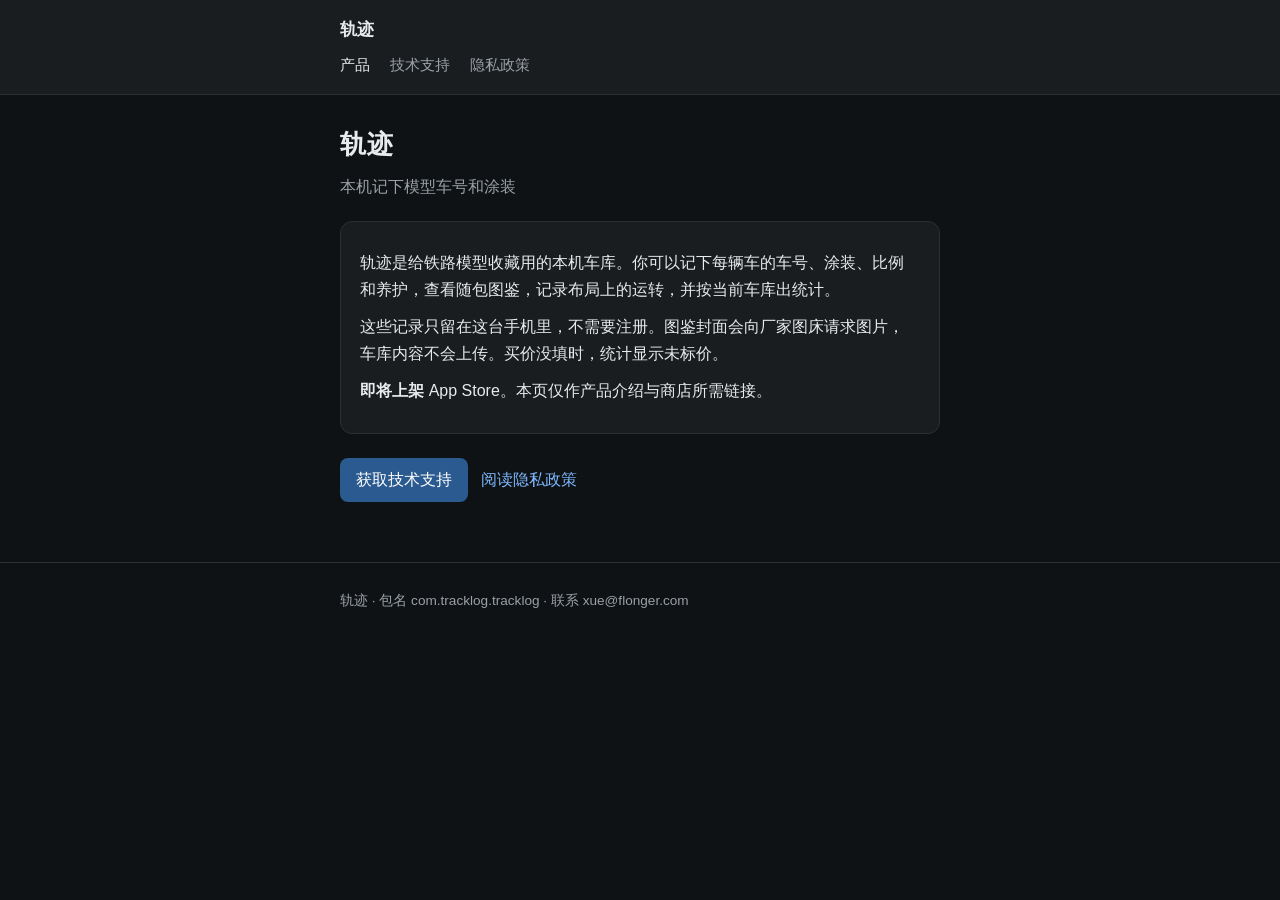
==== index.html @ 8ed88104 "Initial site: privacy, support, and marketing pages for 轨迹 Static GitHub Pages for App Store listing" ====
<!DOCTYPE html>
<html lang="zh-Hans">
<head>
  <meta charset="utf-8">
  <meta name="viewport" content="width=device-width, initial-scale=1">
  <title>轨迹 — 本机铁路模型车库</title>
  <meta name="description" content="本机记下模型车号和涂装。轨迹是给铁路模型收藏用的本机车库。">
  <link rel="stylesheet" href="styles.css">
</head>
<body>
  <header>
    <div class="inner">
      <a class="brand" href="./">轨迹</a>
      <nav>
        <a href="./" aria-current="page">产品</a>
        <a href="support/">技术支持</a>
        <a href="privacy/">隐私政策</a>
      </nav>
    </div>
  </header>
  <main>
    <h1>轨迹</h1>
    <p class="lead">本机记下模型车号和涂装</p>
    <div class="card">
      <p>轨迹是给铁路模型收藏用的本机车库。你可以记下每辆车的车号、涂装、比例和养护，查看随包图鉴，记录布局上的运转，并按当前车库出统计。</p>
      <p>这些记录只留在这台手机里，不需要注册。图鉴封面会向厂家图床请求图片，车库内容不会上传。买价没填时，统计显示未标价。</p>
      <p><strong>即将上架</strong> App Store。本页仅作产品介绍与商店所需链接。</p>
    </div>
    <p>
      <a class="cta" href="support/">获取技术支持</a>
      &nbsp;
      <a href="privacy/">阅读隐私政策</a>
    </p>
  </main>
  <footer>
    <div class="inner">
      <p>轨迹 · 包名 com.tracklog.tracklog · 联系 <a href="mailto:xue@flonger.com">xue@flonger.com</a></p>
    </div>
  </footer>
</body>
</html>
---- styles.css ----
:root {
  --bg: #0f1214;
  --surface: #1a1d20;
  --text: #e8eaed;
  --muted: #9aa0a6;
  --accent: #7eb8ff;
  --border: #2a2f34;
  --max: 40rem;
}
* { box-sizing: border-box; }
html { color-scheme: dark; }
body {
  margin: 0;
  font-family: -apple-system, BlinkMacSystemFont, "Segoe UI", "PingFang SC", "Hiragino Sans GB", "Microsoft YaHei", sans-serif;
  background: var(--bg);
  color: var(--text);
  line-height: 1.65;
  font-size: 16px;
}
a { color: var(--accent); text-decoration: none; }
a:hover { text-decoration: underline; }
header {
  border-bottom: 1px solid var(--border);
  background: var(--surface);
}
header .inner, main, footer .inner {
  max-width: var(--max);
  margin: 0 auto;
  padding: 1rem 1.25rem;
}
header .brand {
  font-weight: 600;
  color: var(--text);
  font-size: 1.05rem;
}
nav {
  display: flex;
  flex-wrap: wrap;
  gap: 0.75rem 1.25rem;
  margin-top: 0.6rem;
  font-size: 0.92rem;
}
nav a { color: var(--muted); }
nav a[aria-current="page"] { color: var(--text); font-weight: 500; }
main { padding-top: 1.75rem; padding-bottom: 3rem; }
h1 {
  font-size: 1.65rem;
  margin: 0 0 0.5rem;
  letter-spacing: 0.02em;
}
h2 {
  font-size: 1.15rem;
  margin: 1.75rem 0 0.6rem;
  padding-top: 0.25rem;
}
.lead { color: var(--muted); margin: 0 0 1.25rem; }
.meta {
  color: var(--muted);
  font-size: 0.9rem;
  margin: 0 0 1.5rem;
  padding: 0.85rem 1rem;
  background: var(--surface);
  border: 1px solid var(--border);
  border-radius: 10px;
}
.meta div { margin: 0.15rem 0; }
p { margin: 0.7rem 0; }
ul { padding-left: 1.25rem; margin: 0.6rem 0; }
li { margin: 0.35rem 0; }
.card {
  background: var(--surface);
  border: 1px solid var(--border);
  border-radius: 12px;
  padding: 1.1rem 1.2rem;
  margin: 1rem 0;
}
.cta {
  display: inline-block;
  margin-top: 0.5rem;
  padding: 0.55rem 1rem;
  background: #2a5a8f;
  color: #fff !important;
  border-radius: 8px;
  text-decoration: none !important;
  font-weight: 500;
}
.cta:hover { background: #346aa8; }
footer {
  border-top: 1px solid var(--border);
  color: var(--muted);
  font-size: 0.85rem;
}
footer a { color: var(--muted); }
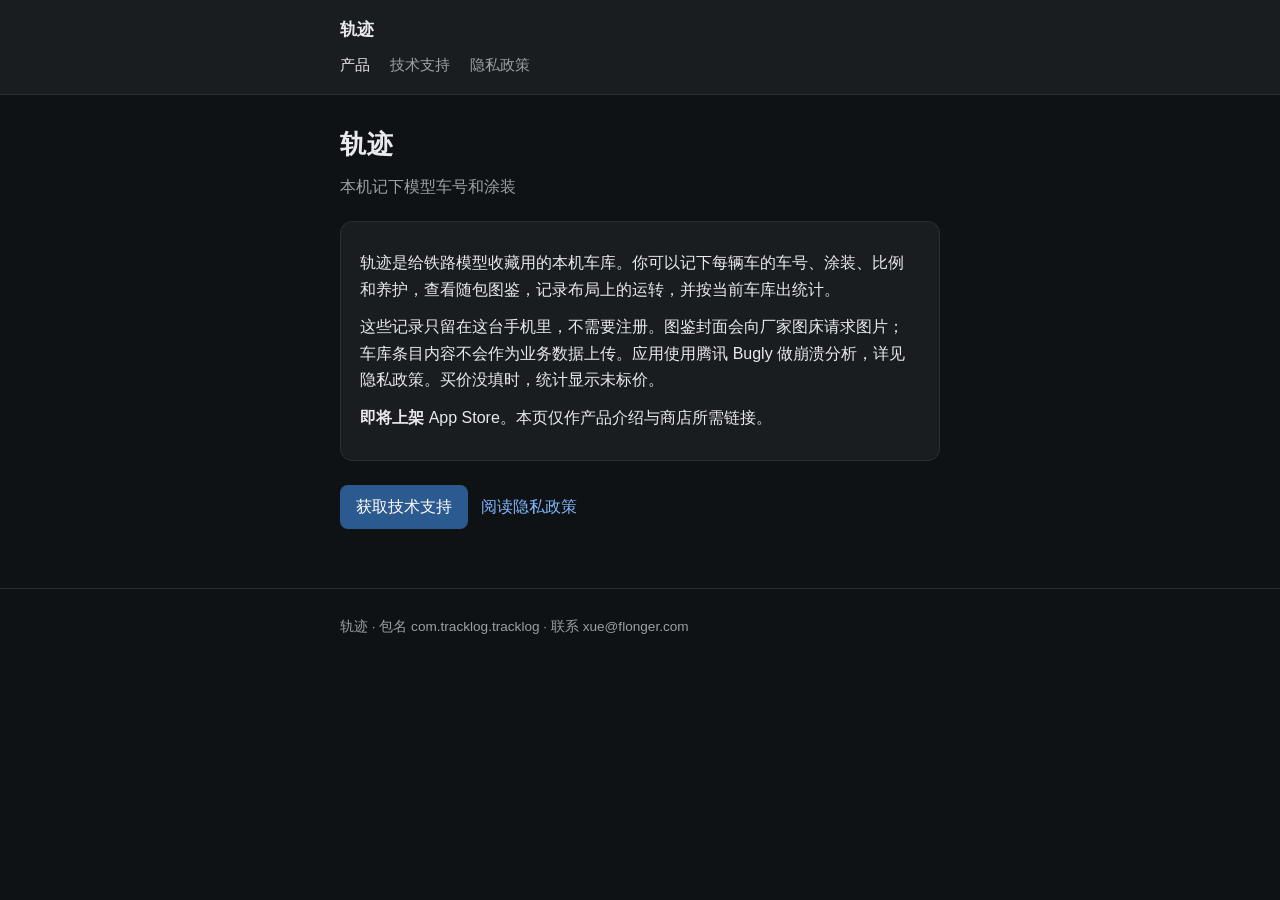
==== commit 915619a1: "docs(privacy): rewrite for Bugly and version 1.0.0 State Tencent Bugly crash SDK data practices expl" ====
--- a/index.html
+++ b/index.html
@@ -23,7 +23,7 @@
     <p class="lead">本机记下模型车号和涂装</p>
     <div class="card">
       <p>轨迹是给铁路模型收藏用的本机车库。你可以记下每辆车的车号、涂装、比例和养护，查看随包图鉴，记录布局上的运转，并按当前车库出统计。</p>
-      <p>这些记录只留在这台手机里，不需要注册。图鉴封面会向厂家图床请求图片，车库内容不会上传。买价没填时，统计显示未标价。</p>
+      <p>这些记录只留在这台手机里，不需要注册。图鉴封面会向厂家图床请求图片；车库条目内容不会作为业务数据上传。应用使用腾讯 Bugly 做崩溃分析，详见隐私政策。买价没填时，统计显示未标价。</p>
       <p><strong>即将上架</strong> App Store。本页仅作产品介绍与商店所需链接。</p>
     </div>
     <p>
--- a/styles.css
+++ b/styles.css
@@ -91,3 +91,36 @@
   font-size: 0.85rem;
 }
 footer a { color: var(--muted); }
+
+table {
+  width: 100%;
+  border-collapse: collapse;
+  margin: 0.75rem 0 1rem;
+  font-size: 0.92rem;
+  background: var(--surface);
+  border: 1px solid var(--border);
+  border-radius: 10px;
+  overflow: hidden;
+}
+th, td {
+  text-align: left;
+  vertical-align: top;
+  padding: 0.65rem 0.85rem;
+  border-bottom: 1px solid var(--border);
+}
+th {
+  width: 7.5rem;
+  color: var(--muted);
+  font-weight: 500;
+  background: rgba(0,0,0,0.18);
+}
+tr:last-child th, tr:last-child td { border-bottom: none; }
+code {
+  font-family: ui-monospace, SFMono-Regular, Menlo, Monaco, Consolas, monospace;
+  font-size: 0.88em;
+  background: rgba(255,255,255,0.06);
+  padding: 0.1em 0.35em;
+  border-radius: 4px;
+}
+ol { padding-left: 1.25rem; margin: 0.6rem 0; }
+ol li { margin: 0.45rem 0; }
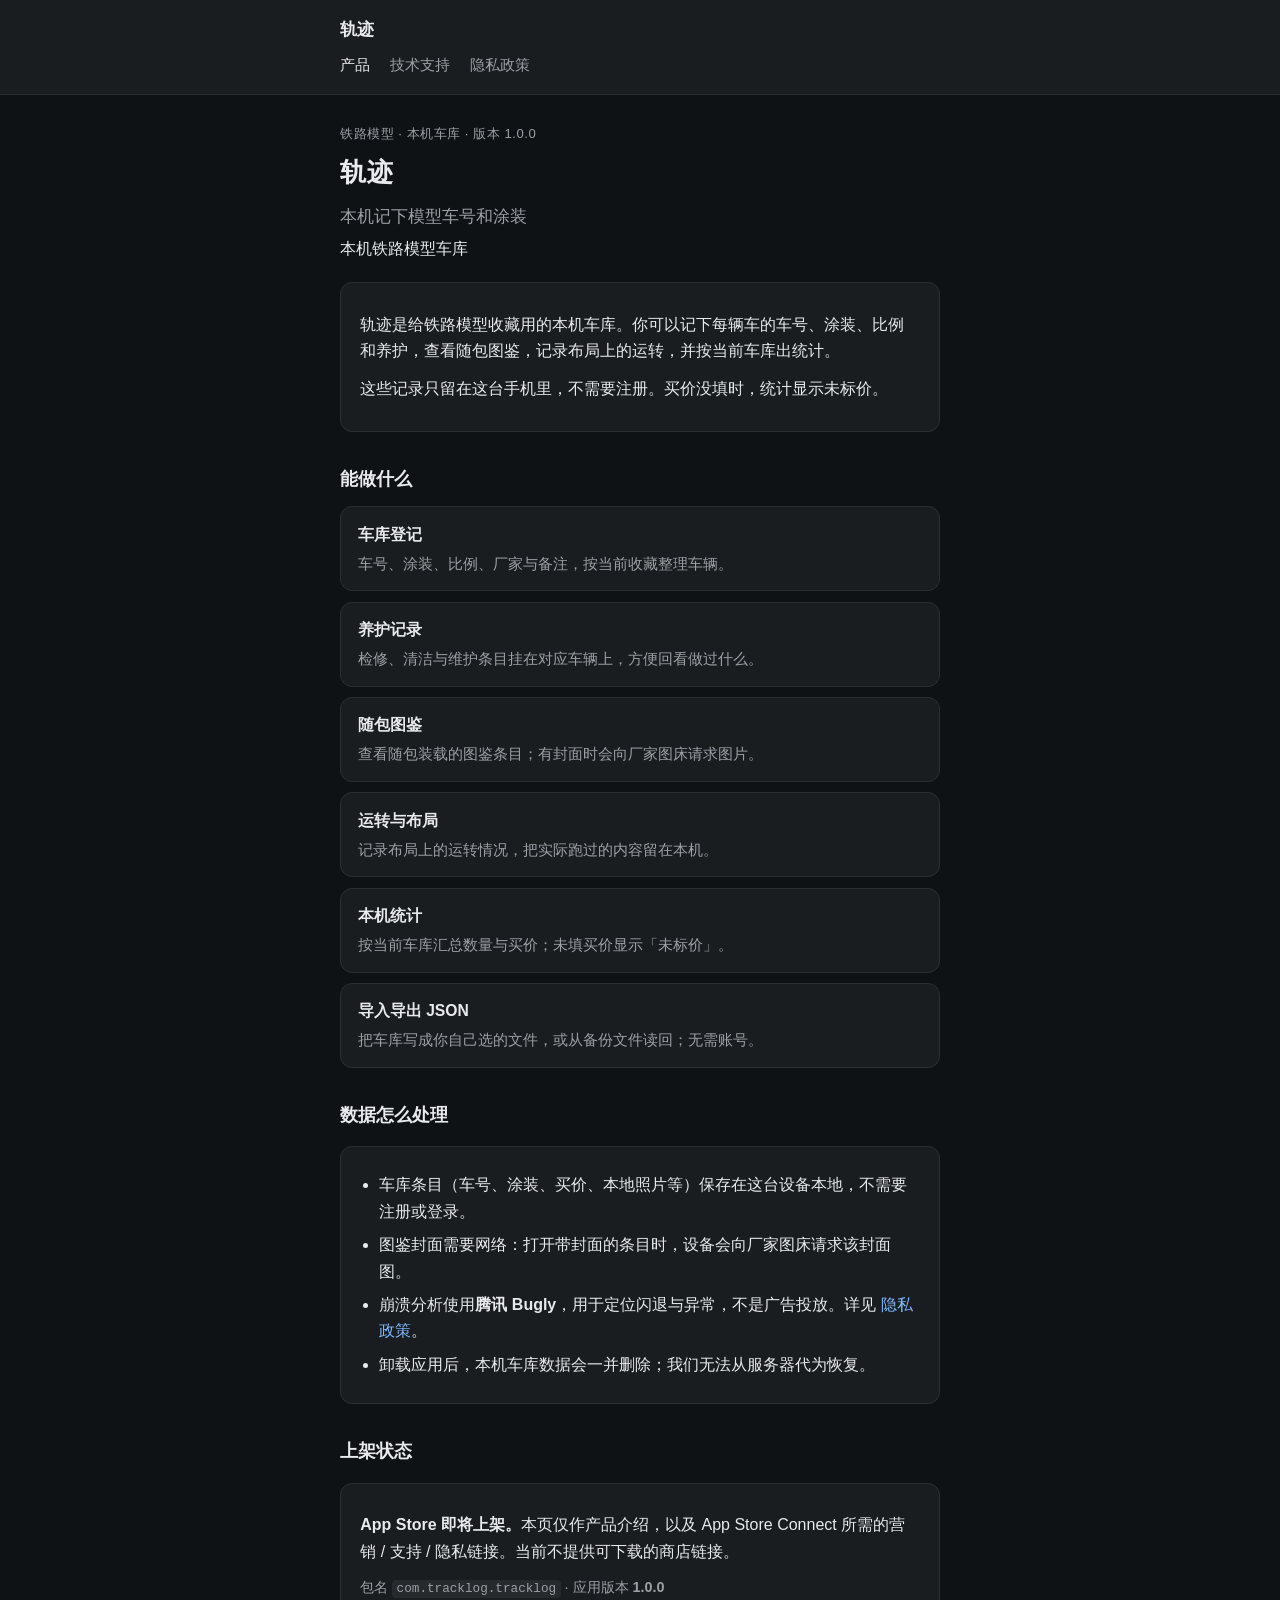
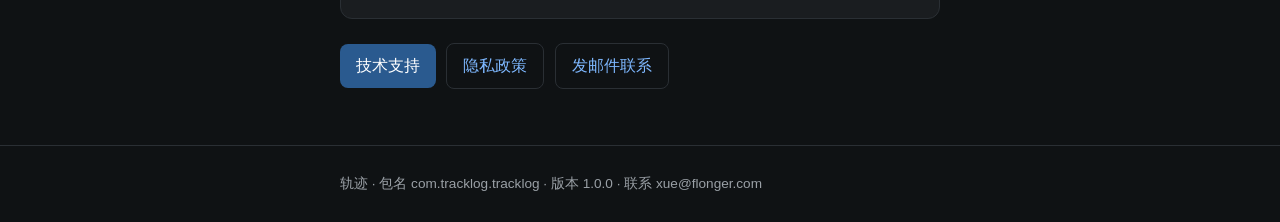
==== commit 7d63a153: "Expand marketing and support pages for App Store listing Flesh out product features, honest data/Bug" ====
--- a/index.html
+++ b/index.html
@@ -4,7 +4,8 @@
   <meta charset="utf-8">
   <meta name="viewport" content="width=device-width, initial-scale=1">
   <title>轨迹 — 本机铁路模型车库</title>
-  <meta name="description" content="本机记下模型车号和涂装。轨迹是给铁路模型收藏用的本机车库。">
+  <meta name="description" content="本机记下模型车号和涂装。轨迹是给铁路模型收藏用的本机车库：登记车辆、记养护、看图鉴、记运转，并按当前车库出统计。">
+  <link rel="canonical" href="https://blog.flonger.com/tracklog-site/">
   <link rel="stylesheet" href="styles.css">
 </head>
 <body>
@@ -19,22 +20,69 @@
     </div>
   </header>
   <main>
+    <p class="eyebrow">铁路模型 · 本机车库 · 版本 1.0.0</p>
     <h1>轨迹</h1>
     <p class="lead">本机记下模型车号和涂装</p>
+    <p class="subtitle">本机铁路模型车库</p>
+
     <div class="card">
       <p>轨迹是给铁路模型收藏用的本机车库。你可以记下每辆车的车号、涂装、比例和养护，查看随包图鉴，记录布局上的运转，并按当前车库出统计。</p>
-      <p>这些记录只留在这台手机里，不需要注册。图鉴封面会向厂家图床请求图片；车库条目内容不会作为业务数据上传。应用使用腾讯 Bugly 做崩溃分析，详见隐私政策。买价没填时，统计显示未标价。</p>
-      <p><strong>即将上架</strong> App Store。本页仅作产品介绍与商店所需链接。</p>
+      <p>这些记录只留在这台手机里，不需要注册。买价没填时，统计显示未标价。</p>
     </div>
-    <p>
-      <a class="cta" href="support/">获取技术支持</a>
-      &nbsp;
-      <a href="privacy/">阅读隐私政策</a>
-    </p>
+
+    <h2>能做什么</h2>
+    <ul class="features">
+      <li>
+        <strong>车库登记</strong>
+        <span>车号、涂装、比例、厂家与备注，按当前收藏整理车辆。</span>
+      </li>
+      <li>
+        <strong>养护记录</strong>
+        <span>检修、清洁与维护条目挂在对应车辆上，方便回看做过什么。</span>
+      </li>
+      <li>
+        <strong>随包图鉴</strong>
+        <span>查看随包装载的图鉴条目；有封面时会向厂家图床请求图片。</span>
+      </li>
+      <li>
+        <strong>运转与布局</strong>
+        <span>记录布局上的运转情况，把实际跑过的内容留在本机。</span>
+      </li>
+      <li>
+        <strong>本机统计</strong>
+        <span>按当前车库汇总数量与买价；未填买价显示「未标价」。</span>
+      </li>
+      <li>
+        <strong>导入导出 JSON</strong>
+        <span>把车库写成你自己选的文件，或从备份文件读回；无需账号。</span>
+      </li>
+    </ul>
+
+    <h2>数据怎么处理</h2>
+    <div class="card">
+      <ul class="plain">
+        <li>车库条目（车号、涂装、买价、本地照片等）保存在这台设备本地，不需要注册或登录。</li>
+        <li>图鉴封面需要网络：打开带封面的条目时，设备会向厂家图床请求该封面图。</li>
+        <li>崩溃分析使用<strong>腾讯 Bugly</strong>，用于定位闪退与异常，不是广告投放。详见 <a href="privacy/">隐私政策</a>。</li>
+        <li>卸载应用后，本机车库数据会一并删除；我们无法从服务器代为恢复。</li>
+      </ul>
+    </div>
+
+    <h2>上架状态</h2>
+    <div class="card">
+      <p><strong>App Store 即将上架。</strong>本页仅作产品介绍，以及 App Store Connect 所需的营销 / 支持 / 隐私链接。当前不提供可下载的商店链接。</p>
+      <p class="muted-inline">包名 <code>com.tracklog.tracklog</code> · 应用版本 <strong>1.0.0</strong></p>
+    </div>
+
+    <div class="cta-row">
+      <a class="cta" href="support/">技术支持</a>
+      <a class="cta cta-secondary" href="privacy/">隐私政策</a>
+      <a class="cta cta-secondary" href="mailto:xue@flonger.com?subject=%E8%BD%A8%E8%BF%B9%20%E6%8A%80%E6%9C%AF%E6%94%AF%E6%8C%81">发邮件联系</a>
+    </div>
   </main>
   <footer>
     <div class="inner">
-      <p>轨迹 · 包名 com.tracklog.tracklog · 联系 <a href="mailto:xue@flonger.com">xue@flonger.com</a></p>
+      <p>轨迹 · 包名 com.tracklog.tracklog · 版本 1.0.0 · 联系 <a href="mailto:xue@flonger.com">xue@flonger.com</a></p>
     </div>
   </footer>
 </body>
--- a/styles.css
+++ b/styles.css
@@ -53,7 +53,24 @@
   margin: 1.75rem 0 0.6rem;
   padding-top: 0.25rem;
 }
-.lead { color: var(--muted); margin: 0 0 1.25rem; }
+h3 {
+  font-size: 1.02rem;
+  margin: 1.25rem 0 0.45rem;
+}
+.eyebrow {
+  color: var(--muted);
+  font-size: 0.82rem;
+  letter-spacing: 0.04em;
+  margin: 0 0 0.45rem;
+  text-transform: none;
+}
+.lead { color: var(--muted); margin: 0 0 0.35rem; font-size: 1.05rem; }
+.subtitle {
+  margin: 0 0 1.25rem;
+  color: var(--text);
+  font-size: 0.98rem;
+  font-weight: 500;
+}
 .meta {
   color: var(--muted);
   font-size: 0.9rem;
@@ -64,15 +81,62 @@
   border-radius: 10px;
 }
 .meta div { margin: 0.15rem 0; }
+.muted-inline {
+  color: var(--muted);
+  font-size: 0.9rem;
+  margin: 0.5rem 0 0;
+}
 p { margin: 0.7rem 0; }
 ul { padding-left: 1.25rem; margin: 0.6rem 0; }
 li { margin: 0.35rem 0; }
+ul.plain {
+  list-style: disc;
+  padding-left: 1.2rem;
+  margin: 0;
+}
+ul.plain li { margin: 0.45rem 0; }
 .card {
   background: var(--surface);
   border: 1px solid var(--border);
   border-radius: 12px;
   padding: 1.1rem 1.2rem;
   margin: 1rem 0;
+}
+.card-title {
+  margin-top: 0;
+  margin-bottom: 0.5rem;
+  padding-top: 0;
+}
+.features {
+  list-style: none;
+  padding: 0;
+  margin: 0.75rem 0 0;
+  display: grid;
+  gap: 0.65rem;
+}
+.features li {
+  margin: 0;
+  background: var(--surface);
+  border: 1px solid var(--border);
+  border-radius: 12px;
+  padding: 0.9rem 1.05rem;
+  display: grid;
+  gap: 0.25rem;
+}
+.features strong {
+  font-size: 0.98rem;
+  font-weight: 600;
+}
+.features span {
+  color: var(--muted);
+  font-size: 0.92rem;
+}
+.cta-row {
+  display: flex;
+  flex-wrap: wrap;
+  gap: 0.65rem;
+  margin: 1.5rem 0 0.5rem;
+  align-items: center;
 }
 .cta {
   display: inline-block;
@@ -84,7 +148,48 @@
   text-decoration: none !important;
   font-weight: 500;
 }
+.cta-row .cta { margin-top: 0; }
 .cta:hover { background: #346aa8; }
+.cta-secondary {
+  background: transparent;
+  color: var(--accent) !important;
+  border: 1px solid var(--border);
+}
+.cta-secondary:hover {
+  background: rgba(126, 184, 255, 0.08);
+  border-color: #3a4550;
+}
+.faq {
+  display: grid;
+  gap: 0.55rem;
+  margin: 0.75rem 0 1rem;
+}
+.faq details {
+  background: var(--surface);
+  border: 1px solid var(--border);
+  border-radius: 12px;
+  padding: 0.15rem 0;
+}
+.faq summary {
+  cursor: pointer;
+  list-style: none;
+  padding: 0.85rem 1.05rem;
+  font-weight: 500;
+}
+.faq summary::-webkit-details-marker { display: none; }
+.faq summary::after {
+  content: "+";
+  float: right;
+  color: var(--muted);
+  font-weight: 400;
+}
+.faq details[open] summary::after { content: "–"; }
+.faq details > *:not(summary) {
+  padding: 0 1.05rem 0.95rem;
+  margin-top: 0;
+}
+.faq details p:first-of-type { margin-top: 0; }
+.faq details ul { margin-top: 0.35rem; }
 footer {
   border-top: 1px solid var(--border);
   color: var(--muted);
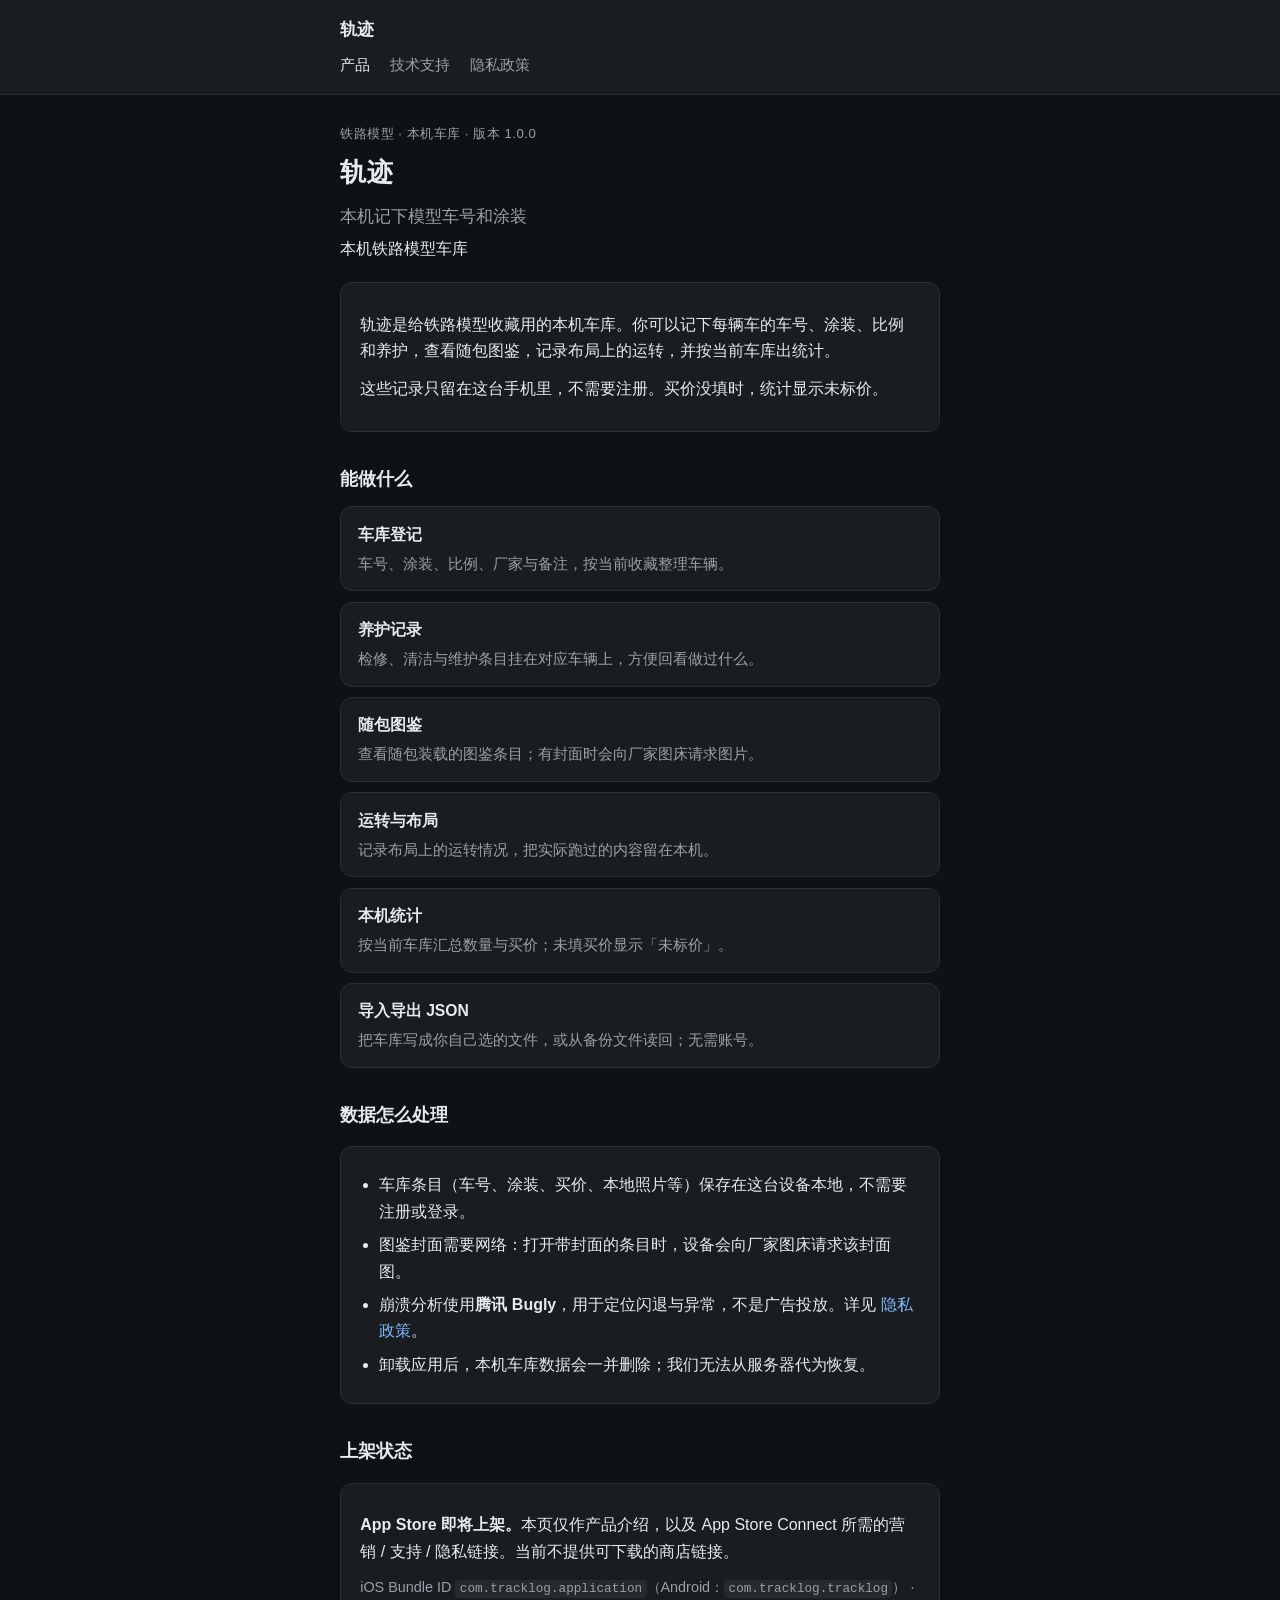
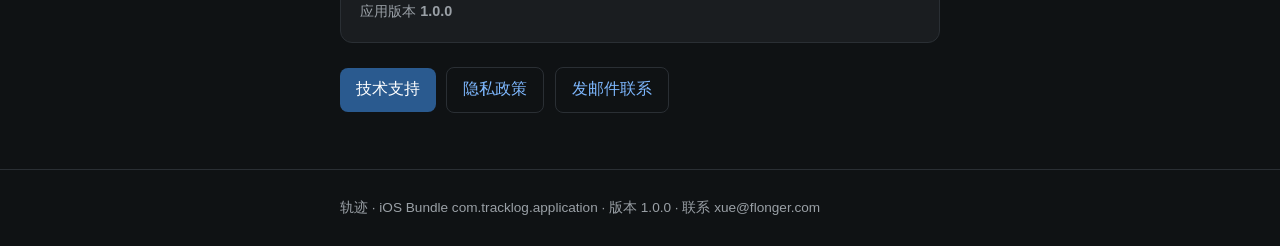
==== commit c1bfc78c: "docs: use iOS Bundle com.tracklog.application on listing pages App Store / privacy / support copy no" ====
--- a/index.html
+++ b/index.html
@@ -71,7 +71,7 @@
     <h2>上架状态</h2>
     <div class="card">
       <p><strong>App Store 即将上架。</strong>本页仅作产品介绍，以及 App Store Connect 所需的营销 / 支持 / 隐私链接。当前不提供可下载的商店链接。</p>
-      <p class="muted-inline">包名 <code>com.tracklog.tracklog</code> · 应用版本 <strong>1.0.0</strong></p>
+      <p class="muted-inline">iOS Bundle ID <code>com.tracklog.application</code>（Android：<code>com.tracklog.tracklog</code>） · 应用版本 <strong>1.0.0</strong></p>
     </div>
 
     <div class="cta-row">
@@ -82,7 +82,7 @@
   </main>
   <footer>
     <div class="inner">
-      <p>轨迹 · 包名 com.tracklog.tracklog · 版本 1.0.0 · 联系 <a href="mailto:xue@flonger.com">xue@flonger.com</a></p>
+      <p>轨迹 · iOS Bundle com.tracklog.application · 版本 1.0.0 · 联系 <a href="mailto:xue@flonger.com">xue@flonger.com</a></p>
     </div>
   </footer>
 </body>
